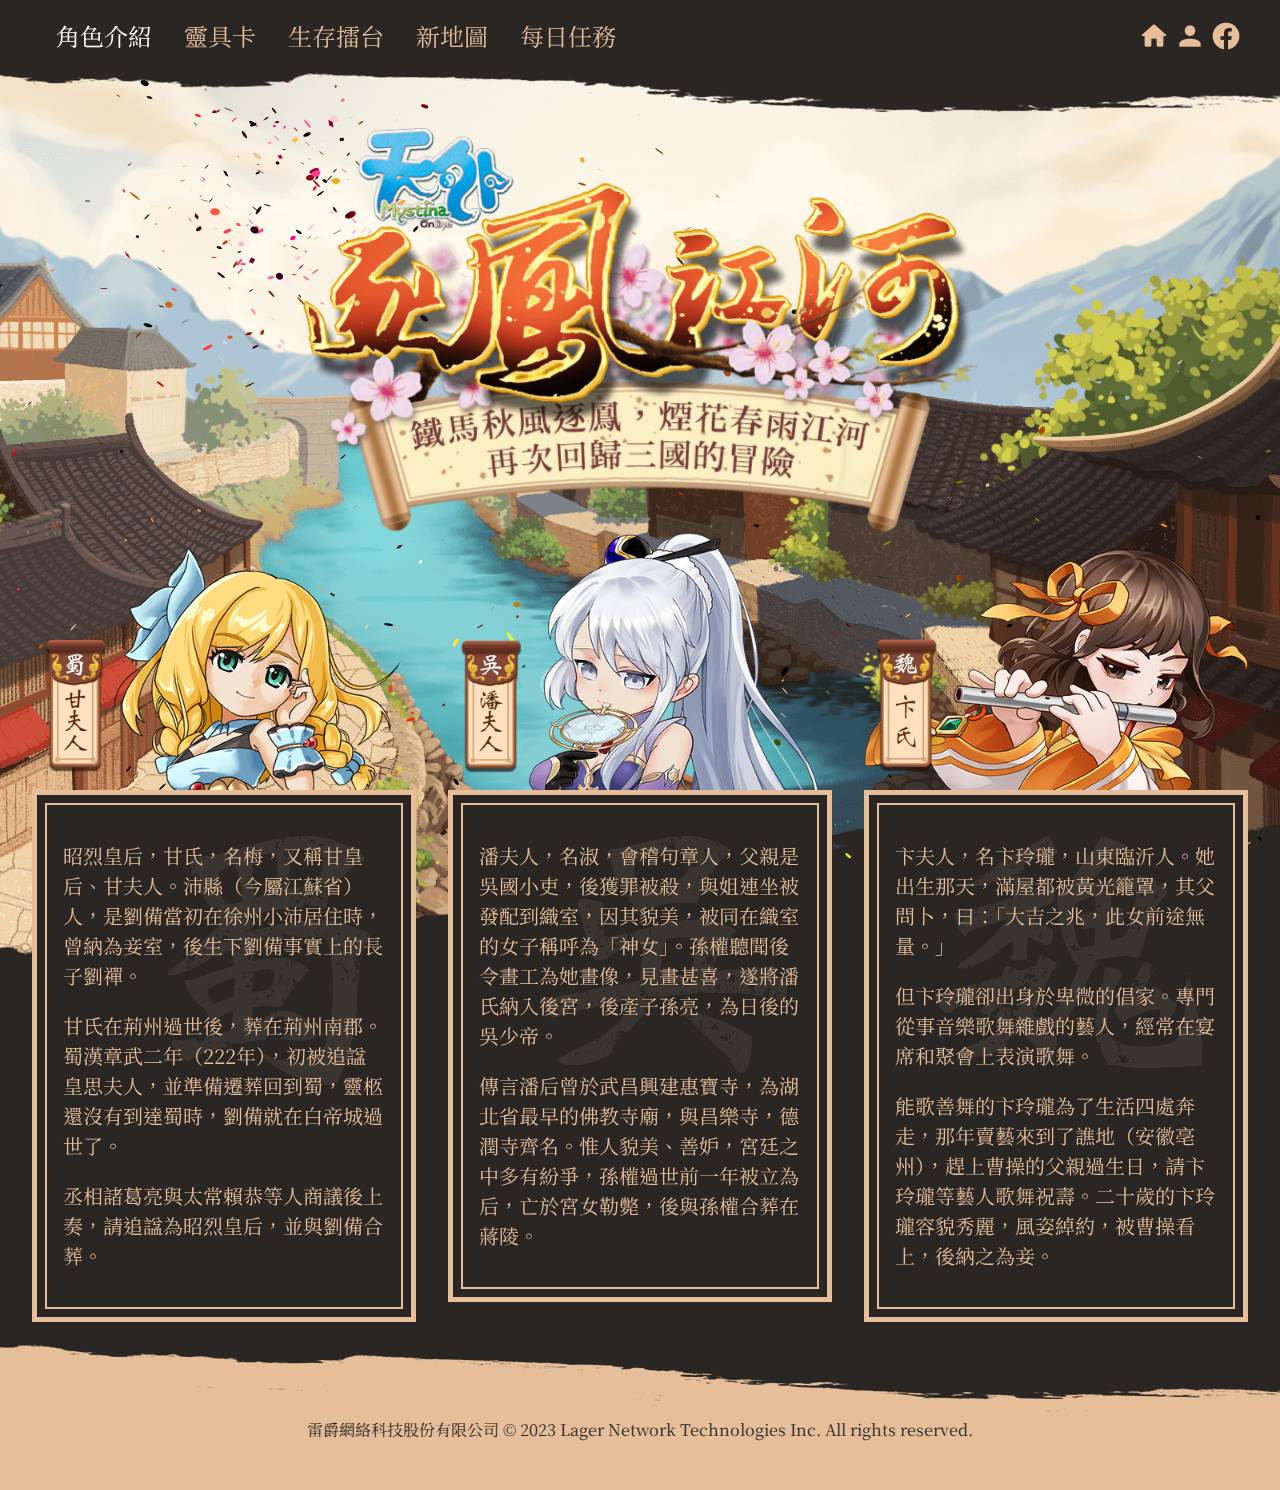
==== index.html @ 1def7931 "專案上Github" ====
<!DOCTYPE html>
<html lang="zh-TW">
<head>
  <meta charset="UTF-8">
  <meta name="viewport" content="width=device-width, initial-scale=1.0">
  <title>天外online：逐鳳江河</title>
  <meta name="keywords" content="天外online, 逐鳳江河, 天外, 天外官網">
  <meta name="description" content="《天外Online》是國產遊戲中具有相當悠久歷史的優質遊戲，其東方風味的俏皮造型以及可愛中帶點無厘頭的成分，至今仍受到不少玩家的喜愛。">
  <!-- FB 社群分享 -->
  <meta property="og:locale" content="zh_TW">
  <meta property="og:title" content="天外online：逐鳳江河">
  <meta property="og:type" content="website">
  <meta property="og:description" content="《天外Online》是國產遊戲中具有相當悠久歷史的優質遊戲，其東方風味的俏皮造型以及可愛中帶點無厘頭的成分，至今仍受到不少玩家的喜愛。">
  <meta property="og:url" content="https://mo.lager.com.tw/event/逐鳳江河的活動網址/">
  <meta property="og:image" content="圖檔改成絕對路徑/assets/images/fb-1200x640.jpg"><!--圖檔路徑需改成絕對路徑-->
  <meta property="og:site_name" content="天外online：逐鳳江河">
  <!-- FB 社群分享結束 -->
  <script src="assets/js/tsparticles.min.js"></script>
  <script src="assets/js/setting.js"></script>
  <link rel="stylesheet" href="assets/css/all.css">
</head>
<body>
  <div class="ossian">



    <!-- 置頂的導覽 Bar.......................................... -->
    <label for="menu-switch" class="switch-open"></label>
    <input type="checkbox" id="menu-switch">
    <div class="nav-bar">
      <nav class="nav-container">
        <label for="menu-switch" class="switch-close"></label>
        <ul class="nav">
          <li><a href="index.html" class="focus">角色介紹</a></li>
          <li><a href="event_2.html">靈具卡</a></li>
          <li><a href="event_3.html">生存擂台</a></li>
          <li><a href="event_4.html">新地圖</a></li>
          <li><a href="event_5.html">每日任務</a></li>
        </ul>
        <ul class="share-tool">
          <li class="icon-home"><a href="https://mo.lager.com.tw/default/index" target="_blank"></a></li>
          <li class="icon-member"><a href="https://member.lager.com.tw/index/register" target="_blank"></a></li>
          <li class="icon-facebook"><a href="https://www.facebook.com/profile.php?id=100063789796026" target="_blank"></a>
          </li>
        </ul>
      </nav>
    </div>
    <!-- 置頂的導覽 Bar 結束..................................... -->


    <!-- 三隻女力英雄的介紹....................................... -->
    <section class="event-1">
      <article>
        <figure class="game-logo pt-2"><img src="assets/images/game-logo.png" alt="天外：逐鳳江河"></figure>
        <div class="break"></div>
        <ul class="tips">
          <li>
            <figure><img src="assets/images/event-1-obj-1.png" alt="蜀：甘夫人"></figure>
            <dl class="content">
              <dd class="n1">
                <p>昭烈皇后，甘氏，名梅，又稱甘皇后、甘夫人。沛縣（今屬江蘇省）人，是劉備當初在徐州小沛居住時，曾納為妾室，後生下劉備事實上的長子劉禪。</p>
                <p>甘氏在荊州過世後，葬在荊州南郡。蜀漢章武二年（222年），初被追諡皇思夫人，並準備遷葬回到蜀，靈柩還沒有到達蜀時，劉備就在白帝城過世了。</p>
                <p>丞相諸葛亮與太常賴恭等人商議後上奏，請追諡為昭烈皇后，並與劉備合葬。</p>
              </dd>
            </dl>
          </li>
          <li>
            <figure><img src="assets/images/event-1-obj-2.png" alt="吳：潘夫人"></figure>
            <dl class="content">
              <dd class="n2">
                <p>潘夫人，名淑，會稽句章人，父親是吳國小吏，後獲罪被殺，與姐連坐被發配到織室，因其貌美，被同在織室的女子稱呼為「神女」。孫權聽聞後令畫工為她畫像，見畫甚喜，遂將潘氏納入後宮，後產子孫亮，為日後的吳少帝。</p>
                <p>傳言潘后曾於武昌興建惠寶寺，為湖北省最早的佛教寺廟，與昌樂寺，德潤寺齊名。惟人貌美、善妒，宮廷之中多有紛爭，孫權過世前一年被立為后，亡於宮女勒斃，後與孫權合葬在蔣陵。</p>
              </dd>
            </dl>
          </li>
          <li>
            <figure><img src="assets/images/event-1-obj-3.png" alt="魏：卞氏"></figure>
            <dl class="content">
              <dd class="n3">
                <p>卞夫人，名卞玲瓏，山東臨沂人。她出生那天，滿屋都被黃光籠罩，其父問卜，曰：「大吉之兆，此女前途無量。」</p>
                <p>但卞玲瓏卻出身於卑微的倡家。專門從事音樂歌舞雜戲的藝人，經常在宴席和聚會上表演歌舞。</p>
                <p>能歌善舞的卞玲瓏為了生活四處奔走，那年賣藝來到了譙地（安徽亳州），趕上曹操的父親過生日，請卞玲瓏等藝人歌舞祝壽。二十歲的卞玲瓏容貌秀麗，風姿綽約，被曹操看上，後納之為妾。</p>
              </dd>
            </dl>
          </li>
        </ul>
      </article>
    </section>
    <!-- 三隻女力英雄的介紹結束................................... -->


    <!-- 版權聲明................................................ -->
    <footer>
      雷爵網絡科技股份有限公司 <span>&copy; 2023 Lager Network Technologies Inc.</span> All rights reserved.
    </footer>



  </div><!--.ossian end-->



</body>
</html>
---- assets/css/all.css ----
@charset "UTF-8";
/*! normalize.css v8.0.1 | MIT License | github.com/necolas/normalize.css */
/* Document
   ========================================================================== */
/**
 * 1. Correct the line height in all browsers.
 * 2. Prevent adjustments of font size after orientation changes in iOS.
 */
@import url("https://fonts.googleapis.com/css2?family=Noto+Serif+TC:wght@400;700&display=swap");
html {
  line-height: 1.15; /* 1 */
  -webkit-text-size-adjust: 100%; /* 2 */
}

/* Sections
   ========================================================================== */
/**
 * Remove the margin in all browsers.
 */
body {
  margin: 0;
}

/**
 * Render the `main` element consistently in IE.
 */
main {
  display: block;
}

/**
 * Correct the font size and margin on `h1` elements within `section` and
 * `article` contexts in Chrome, Firefox, and Safari.
 */
h1 {
  font-size: 2em;
  margin: 0.67em 0;
}

/* Grouping content
   ========================================================================== */
/**
 * 1. Add the correct box sizing in Firefox.
 * 2. Show the overflow in Edge and IE.
 */
hr {
  -webkit-box-sizing: content-box;
          box-sizing: content-box; /* 1 */
  height: 0; /* 1 */
  overflow: visible; /* 2 */
}

/**
 * 1. Correct the inheritance and scaling of font size in all browsers.
 * 2. Correct the odd `em` font sizing in all browsers.
 */
pre {
  font-family: monospace, monospace; /* 1 */
  font-size: 1em; /* 2 */
}

/* Text-level semantics
   ========================================================================== */
/**
 * Remove the gray background on active links in IE 10.
 */
a {
  background-color: transparent;
}

/**
 * 1. Remove the bottom border in Chrome 57-
 * 2. Add the correct text decoration in Chrome, Edge, IE, Opera, and Safari.
 */
abbr[title] {
  border-bottom: none; /* 1 */
  text-decoration: underline; /* 2 */
  -webkit-text-decoration: underline dotted;
          text-decoration: underline dotted; /* 2 */
}

/**
 * Add the correct font weight in Chrome, Edge, and Safari.
 */
b,
strong {
  font-weight: bolder;
}

/**
 * 1. Correct the inheritance and scaling of font size in all browsers.
 * 2. Correct the odd `em` font sizing in all browsers.
 */
code,
kbd,
samp {
  font-family: monospace, monospace; /* 1 */
  font-size: 1em; /* 2 */
}

/**
 * Add the correct font size in all browsers.
 */
small {
  font-size: 80%;
}

/**
 * Prevent `sub` and `sup` elements from affecting the line height in
 * all browsers.
 */
sub,
sup {
  font-size: 75%;
  line-height: 0;
  position: relative;
  vertical-align: baseline;
}

sub {
  bottom: -0.25em;
}

sup {
  top: -0.5em;
}

/* Embedded content
   ========================================================================== */
/**
 * Remove the border on images inside links in IE 10.
 */
img {
  border-style: none;
}

/* Forms
   ========================================================================== */
/**
 * 1. Change the font styles in all browsers.
 * 2. Remove the margin in Firefox and Safari.
 */
button,
input,
optgroup,
select,
textarea {
  font-family: inherit; /* 1 */
  font-size: 100%; /* 1 */
  line-height: 1.15; /* 1 */
  margin: 0; /* 2 */
}

/**
 * Show the overflow in IE.
 * 1. Show the overflow in Edge.
 */
button,
input { /* 1 */
  overflow: visible;
}

/**
 * Remove the inheritance of text transform in Edge, Firefox, and IE.
 * 1. Remove the inheritance of text transform in Firefox.
 */
button,
select { /* 1 */
  text-transform: none;
}

/**
 * Correct the inability to style clickable types in iOS and Safari.
 */
button,
[type=button],
[type=reset],
[type=submit] {
  -webkit-appearance: button;
}

/**
 * Remove the inner border and padding in Firefox.
 */
button::-moz-focus-inner,
[type=button]::-moz-focus-inner,
[type=reset]::-moz-focus-inner,
[type=submit]::-moz-focus-inner {
  border-style: none;
  padding: 0;
}

/**
 * Restore the focus styles unset by the previous rule.
 */
button:-moz-focusring,
[type=button]:-moz-focusring,
[type=reset]:-moz-focusring,
[type=submit]:-moz-focusring {
  outline: 1px dotted ButtonText;
}

/**
 * Correct the padding in Firefox.
 */
fieldset {
  padding: 0.35em 0.75em 0.625em;
}

/**
 * 1. Correct the text wrapping in Edge and IE.
 * 2. Correct the color inheritance from `fieldset` elements in IE.
 * 3. Remove the padding so developers are not caught out when they zero out
 *    `fieldset` elements in all browsers.
 */
legend {
  -webkit-box-sizing: border-box;
          box-sizing: border-box; /* 1 */
  color: inherit; /* 2 */
  display: table; /* 1 */
  max-width: 100%; /* 1 */
  padding: 0; /* 3 */
  white-space: normal; /* 1 */
}

/**
 * Add the correct vertical alignment in Chrome, Firefox, and Opera.
 */
progress {
  vertical-align: baseline;
}

/**
 * Remove the default vertical scrollbar in IE 10+.
 */
textarea {
  overflow: auto;
}

/**
 * 1. Add the correct box sizing in IE 10.
 * 2. Remove the padding in IE 10.
 */
[type=checkbox],
[type=radio] {
  -webkit-box-sizing: border-box;
          box-sizing: border-box; /* 1 */
  padding: 0; /* 2 */
}

/**
 * Correct the cursor style of increment and decrement buttons in Chrome.
 */
[type=number]::-webkit-inner-spin-button,
[type=number]::-webkit-outer-spin-button {
  height: auto;
}

/**
 * 1. Correct the odd appearance in Chrome and Safari.
 * 2. Correct the outline style in Safari.
 */
[type=search] {
  -webkit-appearance: textfield; /* 1 */
  outline-offset: -2px; /* 2 */
}

/**
 * Remove the inner padding in Chrome and Safari on macOS.
 */
[type=search]::-webkit-search-decoration {
  -webkit-appearance: none;
}

/**
 * 1. Correct the inability to style clickable types in iOS and Safari.
 * 2. Change font properties to `inherit` in Safari.
 */
::-webkit-file-upload-button {
  -webkit-appearance: button; /* 1 */
  font: inherit; /* 2 */
}

/* Interactive
   ========================================================================== */
/*
 * Add the correct display in Edge, IE 10+, and Firefox.
 */
details {
  display: block;
}

/*
 * Add the correct display in all browsers.
 */
summary {
  display: list-item;
}

/* Misc
   ========================================================================== */
/**
 * Add the correct display in IE 10+.
 */
template {
  display: none;
}

/**
 * Add the correct display in IE 10.
 */
[hidden] {
  display: none;
}

.w-1,
.w1 {
  width: 10%;
}

.w-2,
.w2 {
  width: 20%;
}

.w-3,
.w3 {
  width: 30%;
}

.w-4,
.w4 {
  width: 40%;
}

.w-5,
.w5 {
  width: 50%;
}

.w-6,
.w6 {
  width: 60%;
}

.w-7,
.w7 {
  width: 70%;
}

.w-8,
.w8 {
  width: 80%;
}

.w-9,
.w9 {
  width: 90%;
}

.w-10,
.w10 {
  width: 100%;
}

a.btn,
button.btn,
[type=submit].btn,
[type=reset].btn,
[type=image].btn {
  display: inline-block;
  padding: 0.25em 0.5em;
  line-height: 1.15;
  font-size: 1rem;
  text-align: center;
  text-decoration: none;
  -webkit-appearance: none;
     -moz-appearance: none;
          appearance: none;
  outline: none;
  border: 1px solid #ccc;
  border-radius: 5px;
  cursor: pointer;
}
a.btn.gray-solid,
button.btn.gray-solid,
[type=submit].btn.gray-solid,
[type=reset].btn.gray-solid,
[type=image].btn.gray-solid {
  color: inherit;
  border-color: #f1f1f1;
  background-color: #f1f1f1;
  -webkit-transition: color 0.3s ease-out, border 0.3s ease-out, background-color 0.3s ease-out;
  transition: color 0.3s ease-out, border 0.3s ease-out, background-color 0.3s ease-out;
}
a.btn.gray-solid:hover,
button.btn.gray-solid:hover,
[type=submit].btn.gray-solid:hover,
[type=reset].btn.gray-solid:hover,
[type=image].btn.gray-solid:hover {
  color: inherit;
  border-color: #f1f1f1;
  background-color: #b3b3b3;
}
a.btn.gray-line,
button.btn.gray-line,
[type=submit].btn.gray-line,
[type=reset].btn.gray-line,
[type=image].btn.gray-line {
  color: inherit;
  border-color: #b3b3b3;
  background-color: transparent;
  -webkit-transition: color 0.3s ease-out, border 0.3s ease-out, background-color 0.3s ease-out;
  transition: color 0.3s ease-out, border 0.3s ease-out, background-color 0.3s ease-out;
}
a.btn.gray-line:hover,
button.btn.gray-line:hover,
[type=submit].btn.gray-line:hover,
[type=reset].btn.gray-line:hover,
[type=image].btn.gray-line:hover {
  color: inherit;
  border-color: #b3b3b3;
  background-color: #f1f1f1;
}
a.btn.blue-solid,
button.btn.blue-solid,
[type=submit].btn.blue-solid,
[type=reset].btn.blue-solid,
[type=image].btn.blue-solid {
  color: white;
  border-color: #3bb6fd;
  background-color: #3bb6fd;
  -webkit-transition: color 0.3s ease-out, border 0.3s ease-out, background-color 0.3s ease-out;
  transition: color 0.3s ease-out, border 0.3s ease-out, background-color 0.3s ease-out;
}
a.btn.blue-solid:hover,
button.btn.blue-solid:hover,
[type=submit].btn.blue-solid:hover,
[type=reset].btn.blue-solid:hover,
[type=image].btn.blue-solid:hover {
  color: white;
  border-color: #3bb6fd;
  background-color: #1ca9fb;
}
a.btn.blue-line,
button.btn.blue-line,
[type=submit].btn.blue-line,
[type=reset].btn.blue-line,
[type=image].btn.blue-line {
  color: #3bb6fd;
  border-color: #3bb6fd;
  background-color: white;
  -webkit-transition: color 0.3s ease-out, border 0.3s ease-out, background-color 0.3s ease-out;
  transition: color 0.3s ease-out, border 0.3s ease-out, background-color 0.3s ease-out;
}
a.btn.blue-line:hover,
button.btn.blue-line:hover,
[type=submit].btn.blue-line:hover,
[type=reset].btn.blue-line:hover,
[type=image].btn.blue-line:hover {
  color: #3bb6fd;
  border-color: #3bb6fd;
  background-color: #e5f4ff;
}
a.btn.red-solid,
button.btn.red-solid,
[type=submit].btn.red-solid,
[type=reset].btn.red-solid,
[type=image].btn.red-solid {
  color: white;
  border-color: #ff4063;
  background-color: #ff4063;
  -webkit-transition: color 0.3s ease-out, border 0.3s ease-out, background-color 0.3s ease-out;
  transition: color 0.3s ease-out, border 0.3s ease-out, background-color 0.3s ease-out;
}
a.btn.red-solid:hover,
button.btn.red-solid:hover,
[type=submit].btn.red-solid:hover,
[type=reset].btn.red-solid:hover,
[type=image].btn.red-solid:hover {
  color: white;
  border-color: #ff4063;
  background-color: #eb3b5a;
}
a.btn.red-line,
button.btn.red-line,
[type=submit].btn.red-line,
[type=reset].btn.red-line,
[type=image].btn.red-line {
  color: #ff4063;
  border-color: #ff4063;
  background-color: white;
  -webkit-transition: color 0.3s ease-out, border 0.3s ease-out, background-color 0.3s ease-out;
  transition: color 0.3s ease-out, border 0.3s ease-out, background-color 0.3s ease-out;
}
a.btn.red-line:hover,
button.btn.red-line:hover,
[type=submit].btn.red-line:hover,
[type=reset].btn.red-line:hover,
[type=image].btn.red-line:hover {
  color: #ff4063;
  border-color: #ff4063;
  background-color: #ffe5e5;
}
a.btn.orange-solid,
button.btn.orange-solid,
[type=submit].btn.orange-solid,
[type=reset].btn.orange-solid,
[type=image].btn.orange-solid {
  color: white;
  border-color: #ff9340;
  background-color: #ff9340;
  -webkit-transition: color 0.3s ease-out, border 0.3s ease-out, background-color 0.3s ease-out;
  transition: color 0.3s ease-out, border 0.3s ease-out, background-color 0.3s ease-out;
}
a.btn.orange-solid:hover,
button.btn.orange-solid:hover,
[type=submit].btn.orange-solid:hover,
[type=reset].btn.orange-solid:hover,
[type=image].btn.orange-solid:hover {
  color: white;
  border-color: #ff9340;
  background-color: #eb863b;
}
a.btn.orange-line,
button.btn.orange-line,
[type=submit].btn.orange-line,
[type=reset].btn.orange-line,
[type=image].btn.orange-line {
  color: #ff9340;
  border-color: #ff9340;
  background-color: white;
  -webkit-transition: color 0.3s ease-out, border 0.3s ease-out, background-color 0.3s ease-out;
  transition: color 0.3s ease-out, border 0.3s ease-out, background-color 0.3s ease-out;
}
a.btn.orange-line:hover,
button.btn.orange-line:hover,
[type=submit].btn.orange-line:hover,
[type=reset].btn.orange-line:hover,
[type=image].btn.orange-line:hover {
  color: #ff9340;
  border-color: #ff9340;
  background-color: #fff2e5;
}
a.btn.yellow-solid,
button.btn.yellow-solid,
[type=submit].btn.yellow-solid,
[type=reset].btn.yellow-solid,
[type=image].btn.yellow-solid {
  color: white;
  border-color: #ffcc40;
  background-color: #ffcc40;
  -webkit-transition: color 0.3s ease-out, border 0.3s ease-out, background-color 0.3s ease-out;
  transition: color 0.3s ease-out, border 0.3s ease-out, background-color 0.3s ease-out;
}
a.btn.yellow-solid:hover,
button.btn.yellow-solid:hover,
[type=submit].btn.yellow-solid:hover,
[type=reset].btn.yellow-solid:hover,
[type=image].btn.yellow-solid:hover {
  color: white;
  border-color: #ffcc40;
  background-color: #ebbb3b;
}
a.btn.yellow-line,
button.btn.yellow-line,
[type=submit].btn.yellow-line,
[type=reset].btn.yellow-line,
[type=image].btn.yellow-line {
  color: #ffcc40;
  border-color: #ffcc40;
  background-color: white;
  -webkit-transition: color 0.3s ease-out, border 0.3s ease-out, background-color 0.3s ease-out;
  transition: color 0.3s ease-out, border 0.3s ease-out, background-color 0.3s ease-out;
}
a.btn.yellow-line:hover,
button.btn.yellow-line:hover,
[type=submit].btn.yellow-line:hover,
[type=reset].btn.yellow-line:hover,
[type=image].btn.yellow-line:hover {
  color: #ffcc40;
  border-color: #ffcc40;
  background-color: #fff9e5;
}
a.btn.green-solid,
button.btn.green-solid,
[type=submit].btn.green-solid,
[type=reset].btn.green-solid,
[type=image].btn.green-solid {
  color: white;
  border-color: #40ff86;
  background-color: #40ff86;
  -webkit-transition: color 0.3s ease-out, border 0.3s ease-out, background-color 0.3s ease-out;
  transition: color 0.3s ease-out, border 0.3s ease-out, background-color 0.3s ease-out;
}
a.btn.green-solid:hover,
button.btn.green-solid:hover,
[type=submit].btn.green-solid:hover,
[type=reset].btn.green-solid:hover,
[type=image].btn.green-solid:hover {
  color: white;
  border-color: #40ff86;
  background-color: #3beb7d;
}
a.btn.green-line,
button.btn.green-line,
[type=submit].btn.green-line,
[type=reset].btn.green-line,
[type=image].btn.green-line {
  color: #3beb7d;
  border-color: #40ff86;
  background-color: white;
  -webkit-transition: color 0.3s ease-out, border 0.3s ease-out, background-color 0.3s ease-out;
  transition: color 0.3s ease-out, border 0.3s ease-out, background-color 0.3s ease-out;
}
a.btn.green-line:hover,
button.btn.green-line:hover,
[type=submit].btn.green-line:hover,
[type=reset].btn.green-line:hover,
[type=image].btn.green-line:hover {
  color: #3beb7d;
  border-color: #40ff86;
  background-color: #e5fff2;
}
a.btn.purple-solid,
button.btn.purple-solid,
[type=submit].btn.purple-solid,
[type=reset].btn.purple-solid,
[type=image].btn.purple-solid {
  color: white;
  border-color: #a640ff;
  background-color: #a640ff;
  -webkit-transition: color 0.3s ease-out, border 0.3s ease-out, background-color 0.3s ease-out;
  transition: color 0.3s ease-out, border 0.3s ease-out, background-color 0.3s ease-out;
}
a.btn.purple-solid:hover,
button.btn.purple-solid:hover,
[type=submit].btn.purple-solid:hover,
[type=reset].btn.purple-solid:hover,
[type=image].btn.purple-solid:hover {
  color: white;
  border-color: #a640ff;
  background-color: #9a3beb;
}
a.btn.purple-line,
button.btn.purple-line,
[type=submit].btn.purple-line,
[type=reset].btn.purple-line,
[type=image].btn.purple-line {
  color: #a640ff;
  border-color: #a640ff;
  background-color: white;
  -webkit-transition: color 0.3s ease-out, border 0.3s ease-out, background-color 0.3s ease-out;
  transition: color 0.3s ease-out, border 0.3s ease-out, background-color 0.3s ease-out;
}
a.btn.purple-line:hover,
button.btn.purple-line:hover,
[type=submit].btn.purple-line:hover,
[type=reset].btn.purple-line:hover,
[type=image].btn.purple-line:hover {
  color: #a640ff;
  border-color: #a640ff;
  background-color: #f9e5ff;
}
a.btn.pink-solid,
button.btn.pink-solid,
[type=submit].btn.pink-solid,
[type=reset].btn.pink-solid,
[type=image].btn.pink-solid {
  color: white;
  border-color: #ef40ff;
  background-color: #ef40ff;
  -webkit-transition: color 0.3s ease-out, border 0.3s ease-out, background-color 0.3s ease-out;
  transition: color 0.3s ease-out, border 0.3s ease-out, background-color 0.3s ease-out;
}
a.btn.pink-solid:hover,
button.btn.pink-solid:hover,
[type=submit].btn.pink-solid:hover,
[type=reset].btn.pink-solid:hover,
[type=image].btn.pink-solid:hover {
  color: white;
  border-color: #ef40ff;
  background-color: #dc3beb;
}
a.btn.pink-line,
button.btn.pink-line,
[type=submit].btn.pink-line,
[type=reset].btn.pink-line,
[type=image].btn.pink-line {
  color: #ef40ff;
  border-color: #ef40ff;
  background-color: white;
  -webkit-transition: color 0.3s ease-out, border 0.3s ease-out, background-color 0.3s ease-out;
  transition: color 0.3s ease-out, border 0.3s ease-out, background-color 0.3s ease-out;
}
a.btn.pink-line:hover,
button.btn.pink-line:hover,
[type=submit].btn.pink-line:hover,
[type=reset].btn.pink-line:hover,
[type=image].btn.pink-line:hover {
  color: #ef40ff;
  border-color: #ef40ff;
  background-color: #ffe5ff;
}

/* 清除浮動 */
.clearfix {
  *zoom: 1; /*For IE 6&7 only*/
}
.clearfix::before, .clearfix::after {
  content: "";
  display: table;
}
.clearfix:after {
  clear: both;
}

label.custom-search {
  position: relative;
}
label.custom-search [type=text],
label.custom-search [type=search] {
  padding-right: 1.5em;
  width: 100%;
  -webkit-transition: width 0.5s ease-out, background-color 0.3s ease-out;
  transition: width 0.5s ease-out, background-color 0.3s ease-out;
}
label.custom-search [type=text] + button,
label.custom-search [type=search] + button {
  position: absolute;
  top: 0;
  right: 0;
  width: 2.25em;
  height: 100%;
  background-color: transparent;
  background-image: url(../images/ui/search.svg);
  background-position: 12px center;
  background-repeat: no-repeat;
  background-size: 35%;
  border: initial;
  outline: initial;
  -webkit-appearance: none;
     -moz-appearance: none;
          appearance: none;
  cursor: pointer;
}

/*
  自訂義 input 輸入框
  $font-color-1, $bg-color-1, $border-color-1,
  $font-color-2, $bg-color-2, $border-color-2,
  $padding, $border-radius
*/
[type=search],
[type=text],
[type=password],
[type=email],
[type=number],
[type=tel],
[type=url],
[type=date],
[type=datetime],
[type=datetime-local],
[type=month],
[type=time],
[type=week] {
  display: inline-block;
  -webkit-box-sizing: border-box;
          box-sizing: border-box;
  padding: 0.25em 0.5em;
  color: #b3b3b3;
  background-color: #f1f1f1;
  border: 1px solid #f1f1f1;
  border-radius: 5px;
  -webkit-transition: color 0.3s ease-out, background-color 0.3s ease-out, border-color 0.3s ease-out;
  transition: color 0.3s ease-out, background-color 0.3s ease-out, border-color 0.3s ease-out;
}
[type=search]:focus,
[type=text]:focus,
[type=password]:focus,
[type=email]:focus,
[type=number]:focus,
[type=tel]:focus,
[type=url]:focus,
[type=date]:focus,
[type=datetime]:focus,
[type=datetime-local]:focus,
[type=month]:focus,
[type=time]:focus,
[type=week]:focus {
  color: #e6bf9a;
  background-color: white;
  border: 1px solid #ccc;
}
[type=search]::-webkit-input-placeholder, [type=text]::-webkit-input-placeholder, [type=password]::-webkit-input-placeholder, [type=email]::-webkit-input-placeholder, [type=number]::-webkit-input-placeholder, [type=tel]::-webkit-input-placeholder, [type=url]::-webkit-input-placeholder, [type=date]::-webkit-input-placeholder, [type=datetime]::-webkit-input-placeholder, [type=datetime-local]::-webkit-input-placeholder, [type=month]::-webkit-input-placeholder, [type=time]::-webkit-input-placeholder, [type=week]::-webkit-input-placeholder {
  color: #b3b3b3;
}
[type=search]::-moz-placeholder, [type=text]::-moz-placeholder, [type=password]::-moz-placeholder, [type=email]::-moz-placeholder, [type=number]::-moz-placeholder, [type=tel]::-moz-placeholder, [type=url]::-moz-placeholder, [type=date]::-moz-placeholder, [type=datetime]::-moz-placeholder, [type=datetime-local]::-moz-placeholder, [type=month]::-moz-placeholder, [type=time]::-moz-placeholder, [type=week]::-moz-placeholder {
  color: #b3b3b3;
}
[type=search]:-ms-input-placeholder, [type=text]:-ms-input-placeholder, [type=password]:-ms-input-placeholder, [type=email]:-ms-input-placeholder, [type=number]:-ms-input-placeholder, [type=tel]:-ms-input-placeholder, [type=url]:-ms-input-placeholder, [type=date]:-ms-input-placeholder, [type=datetime]:-ms-input-placeholder, [type=datetime-local]:-ms-input-placeholder, [type=month]:-ms-input-placeholder, [type=time]:-ms-input-placeholder, [type=week]:-ms-input-placeholder {
  color: #b3b3b3;
}
[type=search]::-ms-input-placeholder, [type=text]::-ms-input-placeholder, [type=password]::-ms-input-placeholder, [type=email]::-ms-input-placeholder, [type=number]::-ms-input-placeholder, [type=tel]::-ms-input-placeholder, [type=url]::-ms-input-placeholder, [type=date]::-ms-input-placeholder, [type=datetime]::-ms-input-placeholder, [type=datetime-local]::-ms-input-placeholder, [type=month]::-ms-input-placeholder, [type=time]::-ms-input-placeholder, [type=week]::-ms-input-placeholder {
  color: #b3b3b3;
}
[type=search]::placeholder,
[type=text]::placeholder,
[type=password]::placeholder,
[type=email]::placeholder,
[type=number]::placeholder,
[type=tel]::placeholder,
[type=url]::placeholder,
[type=date]::placeholder,
[type=datetime]::placeholder,
[type=datetime-local]::placeholder,
[type=month]::placeholder,
[type=time]::placeholder,
[type=week]::placeholder {
  color: #b3b3b3;
}

form input {
  margin-bottom: 0.25em;
}

label.custom-select {
  position: relative;
  display: inline-block;
  width: 100%;
}
label.custom-select select {
  margin: 0;
  padding: 0.25em 0.5em;
  -webkit-box-sizing: border-box;
          box-sizing: border-box;
  width: 100%;
  height: 100%;
  color: #1a1a1a;
  line-height: 1.15;
  background-color: #f1f1f1;
  border: 1px solid #f1f1f1;
  border-radius: 0.35em;
  -webkit-transition: background-color 0.5s ease-out, border-color 0.5s ease-out, color 0.5s ease-out;
  transition: background-color 0.5s ease-out, border-color 0.5s ease-out, color 0.5s ease-out;
}
label.custom-select select:focus {
  color: black;
  background-color: white;
  border: 1px solid #ccc;
}

/*
  自訂義 switch 開關
  $dot-color-1, $bg-color-1, $border-color-1, $border-width-1,
  $dot-color-2, $bg-color-2, $border-color-2, $border-width-2
*/
.custom-switch {
  position: relative;
  display: inline-block;
  vertical-align: middle;
  cursor: pointer;
}
.custom-switch [type=checkbox],
.custom-switch [type=radio] {
  position: absolute;
  top: 0;
  left: 0;
  width: 0;
  height: 0;
  visibility: hidden;
}
.custom-switch [type=checkbox]:checked + .custom-style,
.custom-switch [type=radio]:checked + .custom-style {
  background-color: #ccc;
}
.custom-switch [type=checkbox]:checked + .custom-style:before,
.custom-switch [type=radio]:checked + .custom-style:before {
  left: 1em;
  background-color: #3beb7d;
}
.custom-switch .custom-style {
  display: inline-block;
  position: relative;
  width: 2em;
  height: 1em;
  background-color: #f1f1f1;
  border-radius: 1em;
  -webkit-transition: background-color 0.3s ease-out, border 0.3s ease-out;
  transition: background-color 0.3s ease-out, border 0.3s ease-out;
}
.custom-switch .custom-style:before {
  content: "";
  display: block;
  position: absolute;
  top: 0;
  left: 0;
  width: 1em;
  height: 1em;
  background-color: #1a1a1a;
  border-radius: 50%;
  -webkit-transition: left 0.3s ease-out, background-color 0.3s ease-out;
  transition: left 0.3s ease-out, background-color 0.3s ease-out;
}
.custom-switch .custom-style.line {
  height: 0.4em;
}
.custom-switch .custom-style.line:before {
  top: -0.3em;
  left: 0;
}

.nav-bar {
  overflow: hidden;
  position: fixed;
  top: 0;
  width: 100%;
  height: 124px;
  background-image: url(../images/menu-bg.png);
  background-repeat: no-repeat;
  background-position: top center;
  z-index: 10;
}
.nav-bar .nav-container {
  position: relative;
  padding-left: 1em;
  padding-right: 1em;
  display: -webkit-box;
  display: -ms-flexbox;
  display: flex;
  -webkit-box-align: center;
      -ms-flex-align: center;
          align-items: center;
  margin: 0 auto;
  max-width: 1200px;
}

ul.nav {
  display: -webkit-box;
  display: -ms-flexbox;
  display: flex;
  -ms-flex-wrap: nowrap;
      flex-wrap: nowrap;
  margin: 0;
  padding: 0;
  list-style: none;
}
ul.nav li {
  margin-right: 2em;
}
ul.nav li:nth-last-child(1) {
  margin-right: unset;
}
ul.nav li a {
  display: -webkit-box;
  display: -ms-flexbox;
  display: flex;
  -webkit-box-pack: center;
      -ms-flex-pack: center;
          justify-content: center;
  -webkit-box-align: center;
      -ms-flex-align: center;
          align-items: center;
  padding: 0.75em 0;
  font-size: 1.5em;
  color: #e6bf9a;
  text-decoration: none;
  -webkit-transition: color 0.3s ease;
  transition: color 0.3s ease;
}
ul.nav li a:hover, ul.nav li a.focus {
  color: white;
}

ul.share-tool {
  position: absolute;
  right: 0;
  display: -webkit-box;
  display: -ms-flexbox;
  display: flex;
  gap: 0.5em;
  margin: 0;
  padding: 0;
  list-style: none;
}
ul.share-tool li {
  width: 28px;
  height: 28px;
}
ul.share-tool li a {
  display: block;
  width: 100%;
  height: 100%;
  background-repeat: no-repeat;
  background-position: center;
  background-size: contain;
  border: 1px solid transparent;
}
ul.share-tool li.icon-home {
  background-image: url(../images/icon-home.png);
}
ul.share-tool li.icon-member {
  background-image: url(../images/icon-member.png);
}
ul.share-tool li.icon-facebook {
  background-image: url(../images/icon-facebook.png);
}

label.switch-open {
  display: -webkit-box;
  display: -ms-flexbox;
  display: flex;
  -webkit-box-pack: center;
      -ms-flex-pack: center;
          justify-content: center;
  -webkit-box-align: center;
      -ms-flex-align: center;
          align-items: center;
  overflow: hidden;
  position: fixed;
  top: 1em;
  right: 1em;
  width: 50px;
  height: 50px;
  border-radius: 50%;
  background-color: white;
  background-image: url(../../assets/images/menu.png);
  background-repeat: no-repeat;
  background-position: center;
  z-index: 10;
  cursor: pointer;
}
label.switch-open + input[type=checkbox] {
  position: absolute;
  top: 0;
  left: 0;
  width: 0;
  height: 0;
  visibility: hidden;
}

@media only screen and (min-width: 700px) {
  label.switch-open {
    display: none;
  }
  label.switch-close {
    display: none;
  }
}
@media only screen and (max-width: 699px) and (min-width: 0) {
  label.switch-open + input[type=checkbox]:checked ~ .nav-bar {
    overflow: hidden;
    position: fixed;
    width: 300px;
    height: 100vh;
  }
  label.switch-close {
    display: -webkit-box;
    display: -ms-flexbox;
    display: flex;
    -webkit-box-pack: center;
        -ms-flex-pack: center;
            justify-content: center;
    -webkit-box-align: center;
        -ms-flex-align: center;
            align-items: center;
    margin: 0 auto 2em;
    width: 50px;
    height: 50px;
    background-color: #FF9900;
    background-image: url(../images/close.png);
    background-repeat: no-repeat;
    background-position: center;
    border-radius: 50%;
    cursor: pointer;
  }
  .nav-bar {
    overflow: hidden;
    position: fixed;
    right: 0;
    display: -webkit-box;
    display: -ms-flexbox;
    display: flex;
    -webkit-box-pack: center;
        -ms-flex-pack: center;
            justify-content: center;
    -webkit-box-align: center;
        -ms-flex-align: center;
            align-items: center;
    width: 0;
    height: 100vh;
    background-image: unset;
    background-repeat: unset;
    background-position: unset;
    background-color: #2a2623;
    -webkit-transition: width 0.3s ease;
    transition: width 0.3s ease;
  }
  .nav-bar .nav-container {
    display: unset;
    -webkit-box-align: unset;
        -ms-flex-align: unset;
            align-items: unset;
  }
  ul.nav {
    display: -webkit-box;
    display: -ms-flexbox;
    display: flex;
    -ms-flex-wrap: wrap;
        flex-wrap: wrap;
  }
  ul.nav li {
    margin-right: unset;
    width: 100%;
  }
  ul.nav li a {
    padding: 0 0 0.75em 0;
  }
  ul.share-tool {
    position: unset;
    right: unset;
    margin: 0 auto;
    padding-top: 2em;
    -webkit-box-pack: center;
        -ms-flex-pack: center;
            justify-content: center;
  }
}
ul.pokers {
  display: -webkit-box;
  display: -ms-flexbox;
  display: flex;
  -ms-flex-wrap: wrap;
      flex-wrap: wrap;
  -webkit-box-align: center;
      -ms-flex-align: center;
          align-items: center;
  gap: 1.5em;
  -webkit-box-pack: center;
      -ms-flex-pack: center;
          justify-content: center;
  margin: 0 auto;
  padding: 0;
  height: 100%;
  list-style: none;
}
ul.pokers li.poker {
  width: 260px;
}
ul.pokers li.poker label {
  display: block;
  position: relative;
  margin: 0 auto;
  width: 260px;
  height: 260px;
  -webkit-perspective: 500px;
          perspective: 500px;
  cursor: pointer;
}
ul.pokers li.poker label input[type=radio] {
  position: absolute;
  top: 0;
  left: 0;
  width: 0;
  height: 0;
  visibility: hidden;
}
ul.pokers li.poker label input[type=radio]:checked + .flip {
  -webkit-transform: rotateY(180deg);
          transform: rotateY(180deg);
  -webkit-transition: -webkit-transform 0.5s ease-in-out;
  transition: -webkit-transform 0.5s ease-in-out;
  transition: transform 0.5s ease-in-out;
  transition: transform 0.5s ease-in-out, -webkit-transform 0.5s ease-in-out;
}
ul.pokers li.poker label .flip {
  position: absolute;
  width: 100%;
  height: 100%;
  -webkit-transform-style: preserve-3d;
          transform-style: preserve-3d;
  -webkit-transition: -webkit-transform 1s;
  transition: -webkit-transform 1s;
  transition: transform 1s;
  transition: transform 1s, -webkit-transform 1s;
}
ul.pokers li.poker label .flip .front,
ul.pokers li.poker label .flip .back {
  position: absolute;
  height: 100%;
  width: 100%;
  border-radius: 1em;
  -webkit-backface-visibility: hidden;
          backface-visibility: hidden;
}
ul.pokers li.poker label .flip .front {
  background-repeat: no-repeat;
  background-position: center;
}
ul.pokers li.poker label .flip .back {
  background-image: url(../images/cards/back.png);
  background-repeat: no-repeat;
  background-position: center;
  -webkit-transform: rotateY(180deg);
          transform: rotateY(180deg);
}

.tabs {
  display: -webkit-box;
  display: -ms-flexbox;
  display: flex;
  -ms-flex-wrap: wrap;
      flex-wrap: wrap;
  -webkit-box-pack: center;
      -ms-flex-pack: center;
          justify-content: center;
  -webkit-column-gap: 0.75em;
     -moz-column-gap: 0.75em;
          column-gap: 0.75em;
  margin: 2em auto;
  max-width: 300px;
  width: 100%;
}
.tabs input[type=radio] {
  display: none;
}
.tabs input[type=radio]:checked + label {
  color: #2a2623;
  background-color: #e6bf9a;
  -webkit-transform: translatey(1px);
          transform: translatey(1px);
}
.tabs input[type=radio]:checked + label + .tab-content {
  display: block;
}
.tabs label {
  padding: 0.15em 0.5em;
  color: #e6bf9a;
  font-weight: bold;
  border: 5px solid #e6bf9a;
  border-bottom: unset;
  border-top-left-radius: 0.35em;
  border-top-right-radius: 0.35em;
  background-color: #2a2623;
  cursor: pointer;
  -webkit-box-ordinal-group: 1;
      -ms-flex-order: 0;
          order: 0;
}
.tabs .tab-content {
  display: none;
  padding: 1em 0;
  width: 100%;
  -webkit-box-ordinal-group: 2;
      -ms-flex-order: 1;
          order: 1;
}

* {
  -webkit-box-sizing: border-box;
          box-sizing: border-box;
  outline: none;
}

:focus {
  outline: 0;
}

html,
body {
  padding: 0;
  height: 100%;
  color: #e6bf9a;
  font-family: "Noto Serif TC", serif, "Microsoft JhengHei", "微軟正黑體", arial, sans-serif !important;
  font-size: 16px;
  background-color: #2a2623;
  scroll-behavior: smooth;
  word-wrap: break-word;
}

/* 清除圖片底部的空白 */
img,
svg {
  vertical-align: middle;
  border: none;
  outline: none;
}

.ossian {
  position: relative;
}

.container {
  margin: 0 auto;
  max-width: 1200px;
}

* {
  -webkit-box-sizing: border-box;
          box-sizing: border-box;
  -webkit-transition: font-size 0.3s, padding 0.3s, top 0.3s, right 0.3s, width 0.3s, max-width 0.3s, border-radius 0.3s;
  transition: font-size 0.3s, padding 0.3s, top 0.3s, right 0.3s, width 0.3s, max-width 0.3s, border-radius 0.3s;
}

.ossian {
  overflow: hidden;
  position: relative;
  margin: 0 auto;
  padding: 0;
  max-width: 1920px;
  line-height: 1.5;
}

.game-logo {
  position: relative;
  margin: 0 auto;
  max-width: 707px;
  z-index: 5;
}
.game-logo img {
  width: 100%;
}

.break {
  position: absolute;
  width: 100%;
  height: 300px;
  background-image: url(../images/break.png);
  background-repeat: no-repeat;
  background-position: bottom center;
}

.event-1 article {
  position: relative;
  background-image: url(../images/kv-1.png);
  background-repeat: no-repeat;
  background-position: top center;
}
.event-1 article .break {
  top: 50em;
}

.event-2 article {
  position: relative;
  background-image: url(../images/kv-2.png);
  background-repeat: no-repeat;
  background-position: top right;
}
.event-2 article .break {
  top: 26em;
}

.event-3 article {
  position: relative;
  background-image: url(../images/kv-3.png);
  background-repeat: no-repeat;
  background-position: top left;
}
.event-3 article .break {
  top: 26em;
}

.event-4 article {
  position: relative;
  background-image: url(../images/kv-4.png);
  background-repeat: no-repeat;
  background-position: top left;
}
.event-4 article .break {
  top: 26em;
}

dl.new-map {
  position: relative;
  margin: 0 auto;
  padding: 1em;
  display: grid;
  max-width: 1500px;
  z-index: 4;
}
dl.new-map dd {
  margin: 0;
  padding: 0;
}

figure.big-title {
  margin: 0 auto;
  padding: 1em 1em 2em 1em;
  max-width: 283px;
}
figure.big-title img {
  width: 100%;
}

dl.map-1,
dl.map-2 {
  display: grid;
  gap: 1em;
  margin: 0;
  padding: 0;
}
dl.map-1 dd,
dl.map-2 dd {
  margin: 0;
  padding: 0;
}

dl.map-2 {
  grid-template-columns: 1fr;
}

.map-title {
  padding: 1em 0;
}

.map-title-1 {
  margin: 0 auto;
  max-width: 285px;
  height: 74px;
  color: #2a2623;
  font-size: 1.875em;
  text-align: center;
  line-height: 2.25;
  background-image: url(../images/title-bg-1.png);
  background-repeat: no-repeat;
  background-position: center;
}

.map-title-2 {
  margin: 0 auto;
  max-width: 285px;
  height: 74px;
  color: #e6bf9a;
  font-size: 1.875em;
  text-align: center;
  line-height: 2.25;
  background-image: url(../images/title-bg-2.png);
  background-repeat: no-repeat;
  background-position: center;
}

.event-5 article {
  position: relative;
  background-image: url(../images/kv-5.png);
  background-repeat: no-repeat;
  background-position: top left;
}
.event-5 article .break {
  top: 26em;
}

.event-5-content {
  margin: 0;
  padding: 0.5rem;
  width: 100%;
  background-color: #2a2623;
  border: 5px solid #e6bf9a;
}
.event-5-content > dd {
  margin: 0;
  padding: 1rem;
  font-size: 1.25em;
  border: 2px solid #e6bf9a;
}
.event-5-content > dd.no-padding {
  padding: 0;
}
.event-5-content > dd.no-padding h3 {
  margin: 0;
  padding: 1rem;
  color: white;
  text-align: center;
  background-color: #695652;
}
.event-5-content > dd.no-padding h3:nth-child(1) {
  border-top: unset;
}
.event-5-content > dd.no-padding h3:nth-last-child(1) {
  border-bottom: unset;
}
.event-5-content > dd.no-padding h4 {
  margin: 0;
  padding: 0;
  text-align: center;
  font-size: 1.25em;
}
.event-5-content > dd.no-padding .no-padding-container {
  padding: 1em;
  font-size: 1rem;
}

ul.everyday-list {
  display: -webkit-box;
  display: -ms-flexbox;
  display: flex;
  -ms-flex-wrap: wrap;
      flex-wrap: wrap;
  gap: 1em;
  -webkit-box-align: stretch;
      -ms-flex-align: stretch;
          align-items: stretch;
  -webkit-box-pack: center;
      -ms-flex-pack: center;
          justify-content: center;
  margin: 0;
  padding: 1em 0;
  list-style: none;
}
ul.everyday-list li {
  padding: 1em;
  text-align: center;
  color: #2a2623;
  background-color: #e6bf9a;
  border-radius: 10px;
}

ul.everyday-list-add {
  margin: 0 auto;
  max-width: 350px;
}
ul.everyday-list-add li {
  border-bottom: 5px solid transparent;
}
ul.everyday-list-add strong {
  display: inline-block;
  background-color: #695652;
  border-radius: 3px;
}

figure.face {
  overflow: hidden;
  margin: 0 auto;
  max-width: 250px;
}
figure.face img {
  width: 100%;
}

dl.boss-power {
  display: -webkit-box;
  display: -ms-flexbox;
  display: flex;
  -webkit-box-align: stretch;
      -ms-flex-align: stretch;
          align-items: stretch;
  -webkit-box-pack: center;
      -ms-flex-pack: center;
          justify-content: center;
  -ms-flex-wrap: wrap;
      flex-wrap: wrap;
  gap: 1em;
  margin: 0;
  padding: 0;
}
dl.boss-power dd {
  margin: 0;
  padding: 0;
  max-width: 300px;
}
dl.boss-power dd > ul li {
  padding-bottom: 0.5em;
}
dl.boss-power dd em {
  display: inline-block;
  padding-left: 0.25em;
  color: #2a2623;
  font-style: normal;
  background-color: #e6bf9a;
  border-radius: 3px;
}

dl.option-items {
  display: -webkit-box;
  display: -ms-flexbox;
  display: flex;
  -webkit-box-align: stretch;
      -ms-flex-align: stretch;
          align-items: stretch;
  -webkit-box-pack: center;
      -ms-flex-pack: center;
          justify-content: center;
  gap: 1em;
  margin: 0;
  padding: 0 0 1em 0;
}
dl.option-items dd {
  margin: 0;
  padding: 0;
  width: 100%;
}
dl.option-items dd table.table {
  max-width: 100%;
}

dl.important-items {
  display: grid;
  margin: 0;
  padding: 0;
}
dl.important-items dd {
  margin: 0;
  padding: 0;
}
dl.important-items dd em {
  color: white;
  font-style: normal;
}

dl.reward {
  display: grid;
  grid-template-columns: 1fr 1fr;
  gap: 1em;
  margin: 0 auto;
  padding: 0;
  max-width: calc(560px + 1em);
}
dl.reward dd {
  margin: 0;
  padding: 0;
  max-width: 280px;
}

dl.rules-notes {
  display: grid;
  gap: 1em;
  margin: 0 auto;
  padding: 0;
  max-width: calc(1200px + 1em);
}
dl.rules-notes dd {
  margin: 0;
  padding: 0;
  max-width: 600px;
}

ol.order-methods {
  display: -webkit-box;
  display: -ms-flexbox;
  display: flex;
  -webkit-box-orient: horizontal;
  -webkit-box-direction: normal;
      -ms-flex-direction: row;
          flex-direction: row;
  gap: 1em;
  -webkit-box-align: center;
      -ms-flex-align: center;
          align-items: center;
  -webkit-box-pack: center;
      -ms-flex-pack: center;
          justify-content: center;
  margin: 0 auto;
  padding: 1em 0 0 0;
  list-style: none;
}
ol.order-methods li {
  padding: 1em;
  text-align: center;
  background-color: #695652;
  border-radius: 10px;
}

.tabs {
  position: relative;
  margin: 0 auto;
  padding: 1em;
  max-width: 1200px;
  z-index: 4;
}

.gifts-container {
  padding: 1em 0;
}

table.table {
  overflow: hidden;
  margin: 0 auto;
  border-collapse: collapse;
  border-spacing: 0;
  width: 100%;
  max-width: 450px;
  border-radius: 10px;
}
table.table thead tr th.center {
  text-align: center;
}
table.table.gifts {
  max-width: 1200px;
}
table.table.gifts thead tr th {
  line-height: 1.25;
}
table.table.gifts thead tr th:nth-child(3n-1) {
  text-align: center;
}
table.table.gifts tbody tr td {
  line-height: 1.25;
}
table.table.gifts tbody tr td:nth-child(3n-1) {
  text-align: center;
}
table.table.table-1 thead tr th {
  color: #e6bf9a;
  background-color: #695652;
}
table.table.table-1 tbody tr {
  border-bottom: 1px solid #eccdae;
}
table.table.table-1 tbody tr td {
  color: #2a2623;
  background-color: #e6bf9a;
}
table.table.table-2 thead tr th {
  color: #2a2623;
  background-color: #e6bf9a;
}
table.table.table-2 tbody tr {
  border-bottom: 1px solid #7f6a65;
}
table.table.table-2 tbody tr td {
  color: #e6bf9a;
  background-color: #695652;
}
table.table thead tr th {
  padding: 0.5rem;
  text-align: left;
  font-size: 1.25em;
  font-style: normal;
}
table.table tbody tr:nth-last-child(1) {
  border-bottom: unset;
}
table.table tbody tr td {
  padding: 0.25em 0.5em;
}

.back {
  padding: 0 1em;
}
.back > h3 {
  margin: 0;
  padding: 0;
  font-size: 1.625em;
}
.back > h4 {
  margin: 0;
  padding: 0.5em 0 0.25em;
  color: #695652;
  background-image: url(../images/line.png);
  background-repeat: repeat-x;
  background-position: center;
}
.back > h4 span {
  margin: 0 auto;
  padding: 0 0.5em;
  display: inline-block;
  background-color: #fff2de;
  border-radius: 3px;
}
.back > h4 em {
  color: #974c3c;
  font-style: normal;
}
.back > ul.items {
  margin: 0;
  padding: 0;
  list-style: none;
  display: -webkit-box;
  display: -ms-flexbox;
  display: flex;
  -ms-flex-wrap: wrap;
      flex-wrap: wrap;
  -webkit-box-align: center;
      -ms-flex-align: center;
          align-items: center;
  -webkit-box-pack: center;
      -ms-flex-pack: center;
          justify-content: center;
  gap: 0.5em;
  row-gap: 0;
}
.back > ul.items li {
  padding-left: 0.75em;
  font-size: 0.85em;
  color: #695652;
  background-image: url(../images/g.png);
  background-repeat: no-repeat;
  background-position: left center;
}

ul.pokers {
  position: relative;
  margin: 0 auto;
  padding: 1em 1em 0;
  max-width: 1700px;
  list-style: none;
  z-index: 4;
}
ul.pokers li.poker label .flip .back {
  text-align: center;
}
ul.pokers li.poker:nth-child(1) .front {
  background-image: url(../images/cards/01.png);
}
ul.pokers li.poker:nth-child(2) .front {
  background-image: url(../images/cards/02.png);
}
ul.pokers li.poker:nth-child(3) .front {
  background-image: url(../images/cards/03.png);
}
ul.pokers li.poker:nth-child(4) .front {
  background-image: url(../images/cards/04.png);
}
ul.pokers li.poker:nth-child(5) .front {
  background-image: url(../images/cards/05.png);
}
ul.pokers li.poker:nth-child(6) .front {
  background-image: url(../images/cards/06.png);
}
ul.pokers li.poker:nth-child(7) .front {
  background-image: url(../images/cards/07.png);
}
ul.pokers li.poker:nth-child(8) .front {
  background-image: url(../images/cards/08.png);
}
ul.pokers li.poker:nth-child(9) .front {
  background-image: url(../images/cards/09.png);
}
ul.pokers li.poker:nth-child(10) .front {
  background-image: url(../images/cards/10.png);
}
ul.pokers li.poker:nth-child(11) .front {
  background-image: url(../images/cards/11.png);
}
ul.pokers li.poker:nth-child(12) .front {
  background-image: url(../images/cards/12.png);
}
ul.pokers li.poker:nth-child(13) .front {
  background-image: url(../images/cards/13.png);
}
ul.pokers li.poker:nth-child(14) .front {
  background-image: url(../images/cards/14.png);
}
ul.pokers li.poker:nth-child(15) .front {
  background-image: url(../images/cards/15.png);
}
ul.pokers li.poker:nth-child(16) .front {
  background-image: url(../images/cards/16.png);
}
ul.pokers li.poker:nth-child(17) .front {
  background-image: url(../images/cards/17.png);
}
ul.pokers li.poker:nth-child(18) .front {
  background-image: url(../images/cards/18.png);
}
ul.pokers li.poker:nth-child(19) .front {
  background-image: url(../images/cards/19.png);
}
ul.pokers li.poker:nth-child(20) .front {
  background-image: url(../images/cards/20.png);
}
ul.pokers li.poker:nth-child(21) .front {
  background-image: url(../images/cards/21.png);
}
ul.pokers li.poker:nth-child(22) .front {
  background-image: url(../images/cards/22.png);
}
ul.pokers li.poker:nth-child(23) .front {
  background-image: url(../images/cards/23.png);
}
ul.pokers li.poker:nth-child(24) .front {
  background-image: url(../images/cards/24.png);
}
ul.pokers li.poker:nth-child(25) .front {
  background-image: url(../images/cards/25.png);
}
ul.pokers li.poker:nth-child(26) .front {
  background-image: url(../images/cards/26.png);
}
ul.pokers li.poker:nth-child(27) .front {
  background-image: url(../images/cards/27.png);
}
ul.pokers li.poker:nth-child(28) .front {
  background-image: url(../images/cards/28.png);
}
ul.pokers li.poker:nth-child(29) .front {
  background-image: url(../images/cards/29.png);
}
ul.pokers li.poker:nth-child(30) .front {
  background-image: url(../images/cards/30.png);
}

ul.tips {
  position: relative;
  margin: 0 auto;
  padding: 0 1em;
  display: -webkit-box;
  display: -ms-flexbox;
  display: flex;
  -webkit-box-pack: center;
      -ms-flex-pack: center;
          justify-content: center;
  -webkit-box-orient: horizontal;
  -webkit-box-direction: normal;
      -ms-flex-direction: row;
          flex-direction: row;
  max-width: 1550px;
  list-style: none;
  z-index: 4;
}
ul.tips li figure {
  margin: 0 auto;
  padding: 0;
  max-width: 480px;
}
ul.tips li figure img {
  width: 100%;
}

dl.content {
  margin: 0;
  padding: 0.5rem;
  background-color: #2a2623;
  border: 5px solid #e6bf9a;
  -webkit-transition: all 0.3s;
  transition: all 0.3s;
}
dl.content dd {
  margin: 0;
  padding: 1rem;
  height: 100%;
  border: 2px solid #e6bf9a;
  background-repeat: no-repeat;
  background-position: top right;
  -webkit-transition: all 0.3s;
  transition: all 0.3s;
}
dl.content dd.n1 {
  background-image: url(../images/word-1.png);
}
dl.content dd.n2 {
  background-image: url(../images/word-2.png);
}
dl.content dd.n3 {
  background-image: url(../images/word-3.png);
}
dl.content:hover dd {
  color: #2a2623;
  background-color: #e6bf9a;
}

.obj-1 {
  position: absolute;
  top: 0;
}

.obj-4 {
  position: absolute;
  top: 0;
}

.obj-5 {
  position: absolute;
  top: 0;
}

ul.map-img {
  margin: 0 auto;
  padding: 0.5em;
  list-style: none;
  display: grid;
  grid-template-columns: 1fr 1fr 1fr 1fr;
  gap: 0.5em;
  max-width: 450px;
}
ul.map-img li img {
  width: 100%;
  border-radius: 10px;
}

.map-img-title {
  margin: 0 auto;
  padding: 0;
  max-width: 450px;
  text-align: center;
  font-size: 1.75em;
  background-image: url(../images/line.png);
  background-repeat: repeat-x;
  background-position: center;
}
.map-img-title span {
  display: inline-block;
  padding: 0.25em 0.5em;
  background-color: #2a2623;
}

.tab-show {
  display: none;
}

footer {
  padding: 6em 1em 3em;
  text-align: center;
  color: #2a2623;
  background-color: #e6bf9a;
  background-image: url(../images/footer.png);
  background-repeat: no-repeat;
  background-position: top center;
}

@media only screen and (min-width: 0) {
  .game-logo {
    padding: 18em 1em 0;
  }
  .game-logo.pt-2 {
    padding-top: 2em;
  }
  .obj-1 {
    left: calc(50% - 400px);
  }
  .obj-4 {
    left: calc(50% - 250px);
  }
  .obj-5 {
    left: calc(50% - 250px);
  }
  dl.content {
    font-size: 1em;
  }
  ul.tips {
    -ms-flex-wrap: wrap;
        flex-wrap: wrap;
    gap: 1em;
  }
  ul.tips li {
    width: 100%;
  }
  dl.new-map {
    grid-template-columns: 1fr;
    gap: 2em;
  }
  dl.map-1 {
    grid-template-columns: 1fr;
  }
  .tabs label {
    font-size: 7.5vw;
  }
  table.table.gifts thead tr th:nth-child(3n-2) {
    width: 70px;
  }
  table.table.gifts thead tr th:nth-child(3n-1) {
    width: 60px;
  }
  dl.rules-notes {
    grid-template-columns: 1fr;
  }
  dl.reward.any {
    grid-template-columns: 1fr;
  }
  dl.reward.any dd {
    margin: 0 auto;
    width: 100%;
    max-width: 100%;
  }
  ol.order-methods {
    -ms-flex-wrap: wrap;
        flex-wrap: wrap;
  }
  ol.order-methods li {
    width: 100%;
  }
  ul.everyday-list li {
    width: 100%;
  }
  dl.option-items {
    -ms-flex-wrap: wrap;
        flex-wrap: wrap;
  }
  dl.option-items dd {
    max-width: unset;
  }
  dl.important-items {
    grid-template-columns: 1fr;
    gap: 1em;
  }
  dl.important-items dd:nth-child(1) > ol {
    -webkit-column-count: 1;
       -moz-column-count: 1;
            column-count: 1;
    -webkit-column-gap: 2em;
       -moz-column-gap: 2em;
            column-gap: 2em;
  }
  footer {
    font-size: 0.85em;
  }
  footer span {
    display: block;
  }
}
@media only screen and (min-width: 320px) {
  .tabs label {
    font-size: 1.5em;
  }
}
@media only screen and (min-width: 450px) {
  table.table.gifts thead tr th:nth-child(3n-2) {
    width: 120px;
  }
  table.table.gifts thead tr th:nth-child(3n-1) {
    width: 60px;
  }
  dl.reward.any {
    grid-template-columns: 1fr 1fr;
  }
  ol.order-methods {
    -ms-flex-wrap: nowrap;
        flex-wrap: nowrap;
  }
  ol.order-methods li {
    width: 200px;
  }
  ul.everyday-list li {
    width: calc(50% - 1em);
  }
}
@media only screen and (min-width: 550px) {
  .tabs label {
    font-size: 1.75em;
  }
  dl.option-items {
    -ms-flex-wrap: nowrap;
        flex-wrap: nowrap;
  }
  dl.option-items dd {
    max-width: 500px;
  }
  dl.important-items dd:nth-child(1) > ol {
    -webkit-column-count: 2;
       -moz-column-count: 2;
            column-count: 2;
    -webkit-column-gap: 2em;
       -moz-column-gap: 2em;
            column-gap: 2em;
  }
}
@media only screen and (min-width: 700px) {
  .game-logo {
    padding: 8em 1em 0;
  }
  .game-logo.pt-2 {
    padding-top: 8em;
  }
  .obj-1 {
    left: calc(50% - 800px);
  }
  .obj-4 {
    left: calc(50% - 650px);
  }
  .obj-5 {
    left: calc(50% - 670px);
  }
  dl.content {
    font-size: 1.25em;
  }
  ul.tips li {
    width: calc(50% - 1em);
  }
  dl.map-1 {
    grid-template-columns: 1fr 1fr;
  }
  .tabs label {
    font-size: 2.25em;
  }
  table.table.gifts thead tr th:nth-child(3n-2) {
    width: 20%;
  }
  table.table.gifts thead tr th:nth-child(3n-1) {
    width: 10%;
  }
  dl.rules-notes {
    grid-template-columns: 1fr 1fr;
  }
  ul.everyday-list li {
    width: 250px;
  }
  footer {
    font-size: initial;
  }
  footer span {
    display: initial;
  }
}
@media only screen and (min-width: 920px) {
  dl.important-items {
    grid-template-columns: 2fr 1fr;
    gap: 3em;
  }
}
@media only screen and (min-width: 1000px) {
  ul.tips {
    gap: 2em;
  }
  ul.tips li {
    width: calc(33.333333% - 2em);
  }
  dl.new-map {
    grid-template-columns: 2fr 1fr;
    gap: 4em;
  }
}
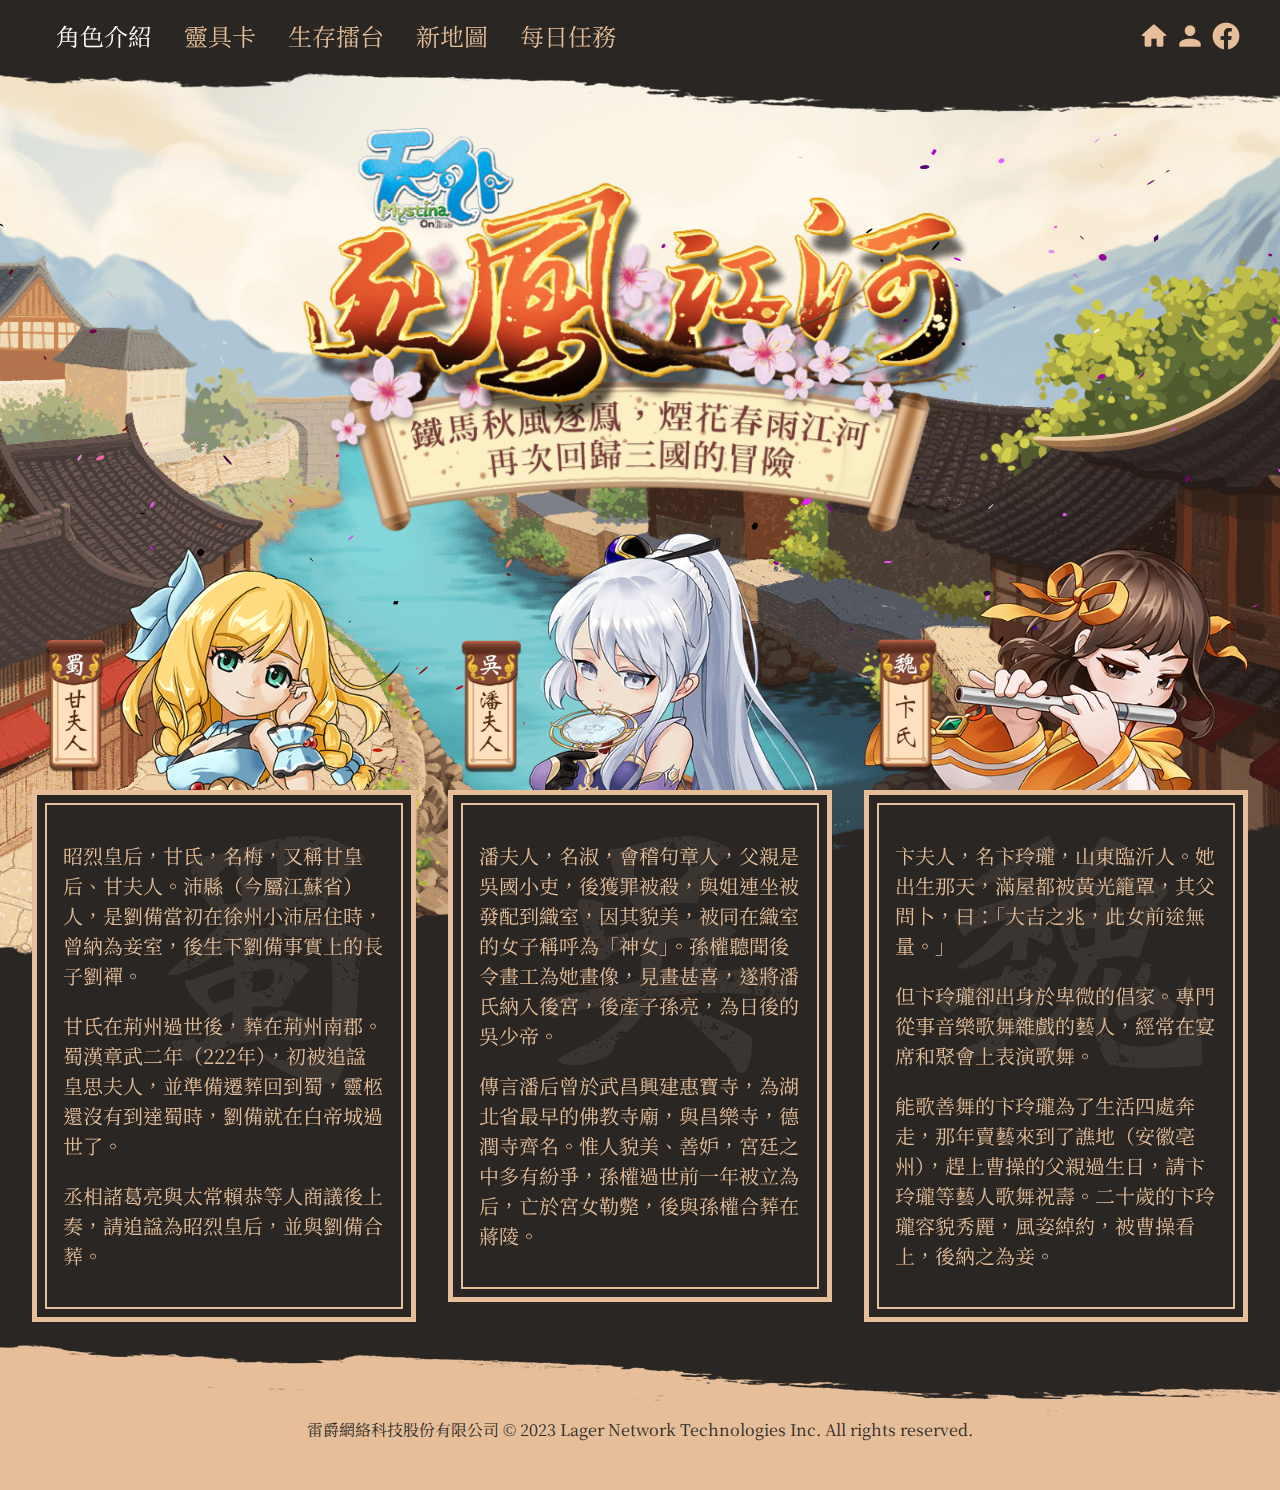
==== commit 81e98af8: "增加FB連結" ====
--- a/index.html
+++ b/index.html
@@ -11,8 +11,8 @@
   <meta property="og:title" content="天外online：逐鳳江河">
   <meta property="og:type" content="website">
   <meta property="og:description" content="《天外Online》是國產遊戲中具有相當悠久歷史的優質遊戲，其東方風味的俏皮造型以及可愛中帶點無厘頭的成分，至今仍受到不少玩家的喜愛。">
-  <meta property="og:url" content="https://mo.lager.com.tw/event/逐鳳江河的活動網址/">
-  <meta property="og:image" content="圖檔改成絕對路徑/assets/images/fb-1200x640.jpg"><!--圖檔路徑需改成絕對路徑-->
+  <meta property="og:url" content="https://mo.lager.com.tw/event/20231128_mo_ep14/">
+  <meta property="og:image" content="https://mo.lager.com.tw/event/20231128_mo_ep14/assets/images/fb-1200x640.jpg"><!--圖檔路徑需改成絕對路徑-->
   <meta property="og:site_name" content="天外online：逐鳳江河">
   <!-- FB 社群分享結束 -->
   <script src="assets/js/tsparticles.min.js"></script>
--- a/assets/css/all.css
+++ b/assets/css/all.css
@@ -1997,6 +1997,72 @@
   display: none;
 }
 
+ul.zhu-ma {
+  display: -webkit-box;
+  display: -ms-flexbox;
+  display: flex;
+  -webkit-box-orient: horizontal;
+  -webkit-box-direction: normal;
+      -ms-flex-direction: row;
+          flex-direction: row;
+  -webkit-box-align: center;
+      -ms-flex-align: center;
+          align-items: center;
+  -webkit-box-pack: center;
+      -ms-flex-pack: center;
+          justify-content: center;
+  gap: 1em;
+  margin: 0;
+  padding: 1em 0;
+  list-style: none;
+}
+ul.zhu-ma li {
+  max-width: 145px;
+  width: 100%;
+}
+ul.zhu-ma li figure {
+  margin: 0;
+  max-width: 145px;
+}
+ul.zhu-ma li figure img {
+  width: 100%;
+  border-radius: 1em;
+}
+
+.tabs .tab-content {
+  padding: 0 0 1em 0;
+}
+
+.time-limiend {
+  font-size: 1.5em;
+  text-align: center;
+  -webkit-animation: flash 1s infinite;
+          animation: flash 1s infinite;
+}
+
+@-webkit-keyframes flash {
+  0% {
+    color: white;
+  }
+  50% {
+    color: #ff4063;
+  }
+  100% {
+    color: white;
+  }
+}
+
+@keyframes flash {
+  0% {
+    color: white;
+  }
+  50% {
+    color: #ff4063;
+  }
+  100% {
+    color: white;
+  }
+}
 footer {
   padding: 6em 1em 3em;
   text-align: center;
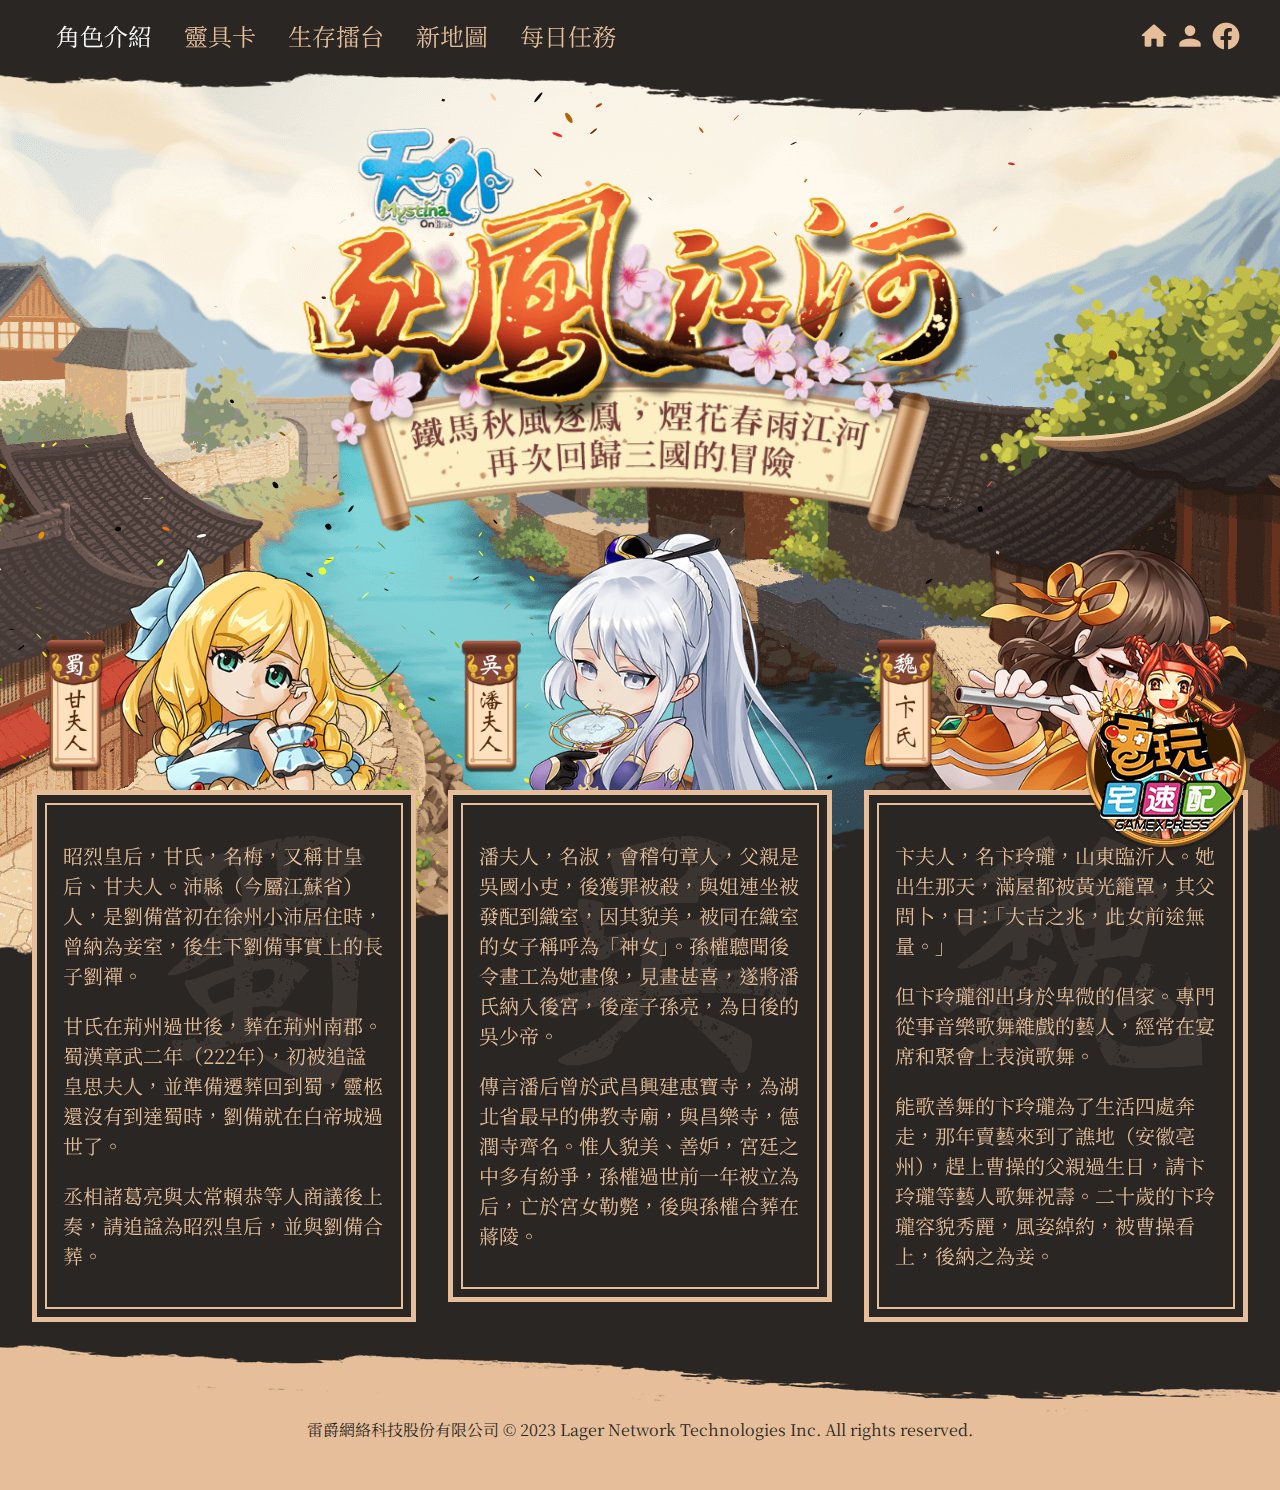
==== commit 1bca2a4c: "新增雜誌的連結" ====
--- a/index.html
+++ b/index.html
@@ -1,26 +1,42 @@
 <!DOCTYPE html>
 <html lang="zh-TW">
+
 <head>
-  <meta charset="UTF-8">
-  <meta name="viewport" content="width=device-width, initial-scale=1.0">
   <title>天外online：逐鳳江河</title>
-  <meta name="keywords" content="天外online, 逐鳳江河, 天外, 天外官網">
-  <meta name="description" content="《天外Online》是國產遊戲中具有相當悠久歷史的優質遊戲，其東方風味的俏皮造型以及可愛中帶點無厘頭的成分，至今仍受到不少玩家的喜愛。">
+  <meta charset="UTF-8" />
+  <meta name="viewport" content="width=device-width, initial-scale=1.0" />
+  <meta name="keywords" content="天外online, 逐鳳江河, 天外, 天外官網" />
+  <meta name="description" content="《天外Online》是國產遊戲中具有相當悠久歷史的優質遊戲，其東方風味的俏皮造型以及可愛中帶點無厘頭的成分，至今仍受到不少玩家的喜愛。" />
+
   <!-- FB 社群分享 -->
-  <meta property="og:locale" content="zh_TW">
-  <meta property="og:title" content="天外online：逐鳳江河">
-  <meta property="og:type" content="website">
-  <meta property="og:description" content="《天外Online》是國產遊戲中具有相當悠久歷史的優質遊戲，其東方風味的俏皮造型以及可愛中帶點無厘頭的成分，至今仍受到不少玩家的喜愛。">
-  <meta property="og:url" content="https://mo.lager.com.tw/event/20231128_mo_ep14/">
-  <meta property="og:image" content="https://mo.lager.com.tw/event/20231128_mo_ep14/assets/images/fb-1200x640.jpg"><!--圖檔路徑需改成絕對路徑-->
-  <meta property="og:site_name" content="天外online：逐鳳江河">
+  <meta property="og:locale" content="zh_TW" />
+  <meta property="og:title" content="天外online：逐鳳江河" />
+  <meta property="og:type" content="website" />
+  <meta property="og:description" content="《天外Online》是國產遊戲中具有相當悠久歷史的優質遊戲，其東方風味的俏皮造型以及可愛中帶點無厘頭的成分，至今仍受到不少玩家的喜愛。" />
+  <meta property="og:url" content="https://mo.lager.com.tw/event/20231128_mo_ep14/" />
+  <meta property="og:image" content="https://mo.lager.com.tw/event/20231128_mo_ep14/assets/images/fb-1200x640.jpg" />
+  <!--圖檔路徑需改成絕對路徑-->
+  <meta property="og:site_name" content="天外online：逐鳳江河" />
   <!-- FB 社群分享結束 -->
+
   <script src="assets/js/tsparticles.min.js"></script>
   <script src="assets/js/setting.js"></script>
-  <link rel="stylesheet" href="assets/css/all.css">
+  <link rel="stylesheet" href="assets/css/all.css?v=1" />
 </head>
 <body>
   <div class="ossian">
+
+
+
+    <!-- 右側懸浮ICON........................................... -->
+    <div class="fixed-right">
+      <div class="item role-1">
+        <a href="https://image.mycard520.com/globalmycard/webdesign/gamexpress059/59-biweekly.html" target="_blank" class="logo">
+          <img src="assets/images/game-express.png" class="img-logo" alt="電玩宅速配" class="none">
+        </a>
+      </div>
+    </div>
+    <!-- 右側懸浮ICON結束....................................... -->
 
 
 
--- a/assets/css/all.css
+++ b/assets/css/all.css
@@ -2073,6 +2073,79 @@
   background-position: top center;
 }
 
+.fixed-right {
+  position: fixed;
+  bottom: 3em;
+  right: 2em;
+  z-index: 10;
+}
+.fixed-right > .item {
+  position: relative;
+  background-repeat: no-repeat;
+  background-position: center;
+  background-size: contain;
+  width: 164px;
+  height: 218px;
+  text-align: center;
+}
+.fixed-right > .item.role-1 {
+  background-image: url(../images/fixed-right.png);
+}
+.fixed-right > .item > a {
+  display: block;
+  padding-top: 78px;
+}
+.fixed-right > .item > a img.none {
+  -webkit-transform: translateY(15px);
+          transform: translateY(15px);
+  -webkit-animation: unset;
+          animation: unset;
+  -webkit-filter: unset;
+          filter: unset;
+}
+
+img.img-logo {
+  -webkit-animation: jump 1s infinite;
+          animation: jump 1s infinite;
+}
+
+@-webkit-keyframes jump {
+  0% {
+    -webkit-transform: scale(0.85);
+            transform: scale(0.85);
+  }
+  50% {
+    -webkit-transform: scale(1);
+            transform: scale(1);
+  }
+  100% {
+    -webkit-transform: scale(0.85);
+            transform: scale(0.85);
+  }
+}
+
+@keyframes jump {
+  0% {
+    -webkit-transform: scale(0.85);
+            transform: scale(0.85);
+  }
+  50% {
+    -webkit-transform: scale(1);
+            transform: scale(1);
+  }
+  100% {
+    -webkit-transform: scale(0.85);
+            transform: scale(0.85);
+  }
+}
+@media only screen and (max-width: 600px) {
+  .fixed-right {
+    bottom: 0;
+    right: -4vw;
+    -webkit-transform: scale(0.65);
+            transform: scale(0.65);
+  }
+}
 @media only screen and (min-width: 0) {
   .game-logo {
     padding: 18em 1em 0;
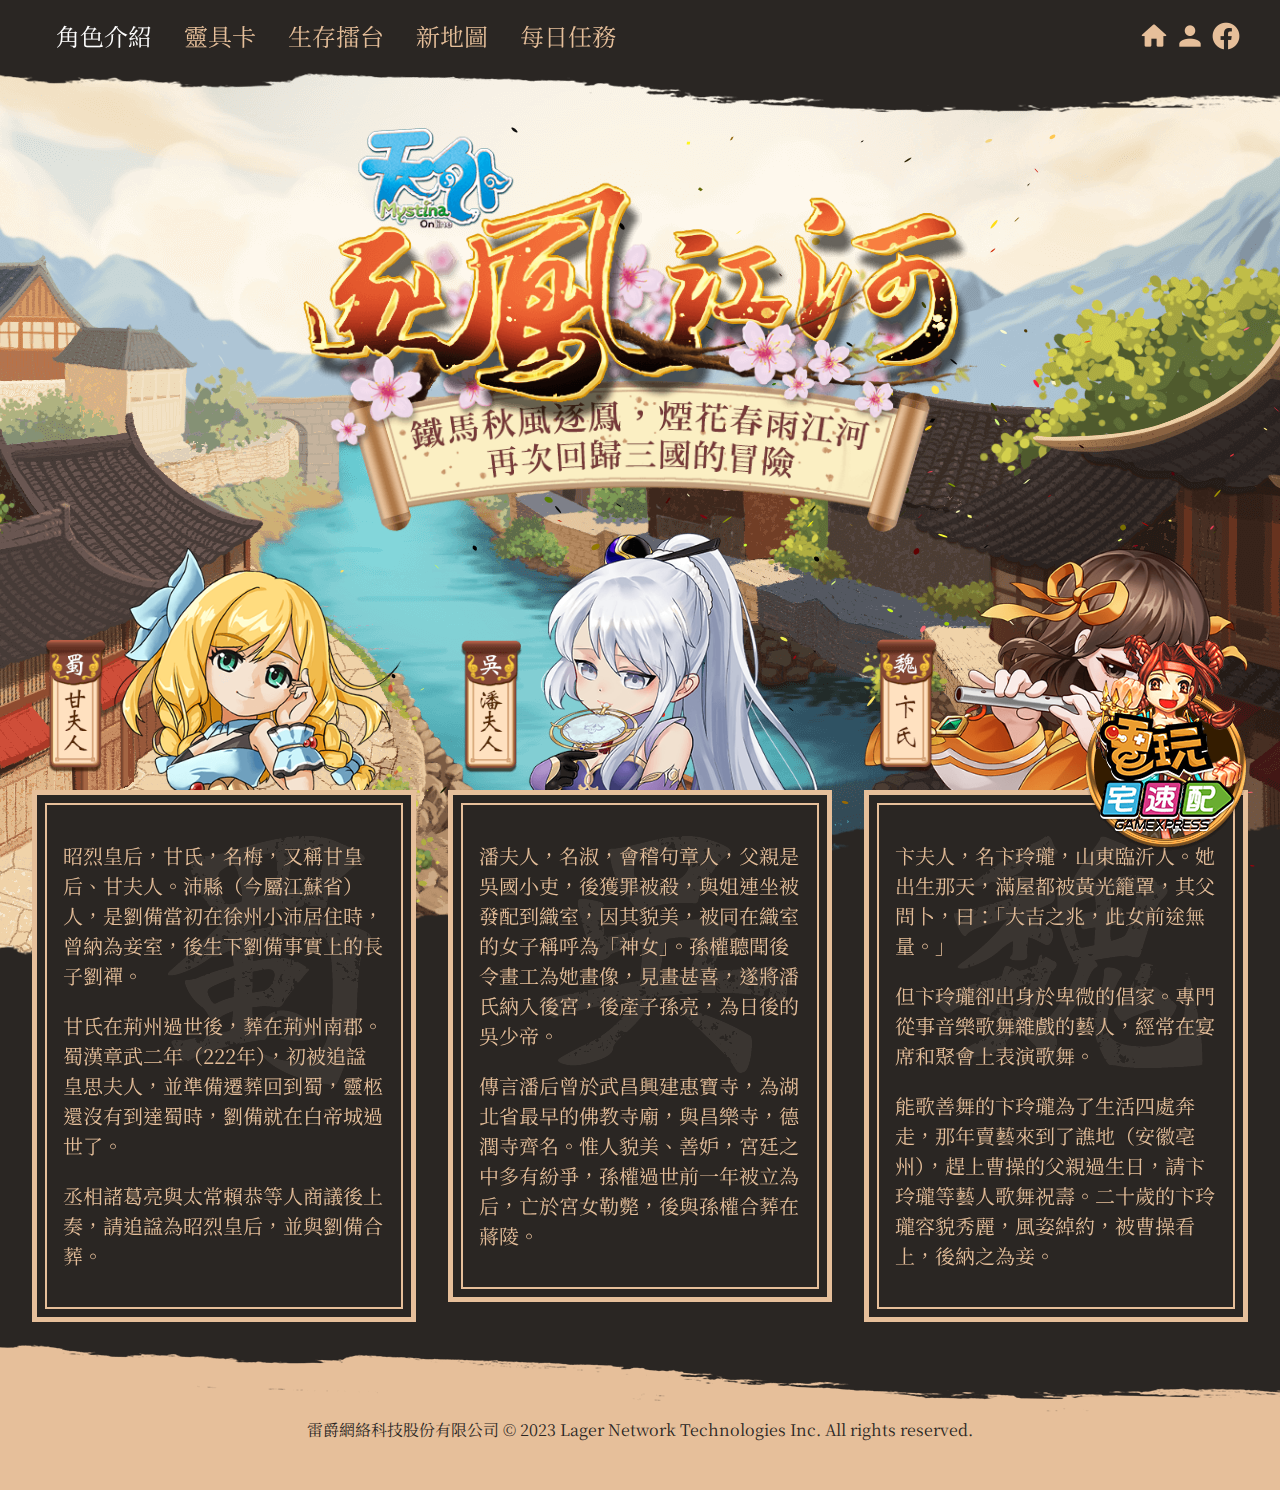
==== commit 31b67148: "生存擂台、新地圖、每日任務內容更新" ====
--- a/index.html
+++ b/index.html
@@ -21,7 +21,7 @@
 
   <script src="assets/js/tsparticles.min.js"></script>
   <script src="assets/js/setting.js"></script>
-  <link rel="stylesheet" href="assets/css/all.css?v=1" />
+  <link rel="stylesheet" href="assets/css/all.css?v=2" />
 </head>
 <body>
   <div class="ossian">
--- a/assets/css/all.css
+++ b/assets/css/all.css
@@ -1513,10 +1513,34 @@
   background-color: #e6bf9a;
   border-radius: 10px;
 }
+ul.everyday-list.full li h5 {
+  margin: 0;
+  padding: 0;
+  font-size: 1.25rem;
+}
+ul.everyday-list.full li em {
+  display: inline-block;
+  padding: 0 0.25em;
+  font-style: normal;
+  font-size: 1rem;
+  color: #eccdae;
+  background-color: #695652;
+  border-radius: 5px;
+}
+
+figure {
+  margin: 0 auto;
+  max-width: 145px;
+  width: 100%;
+}
+figure img {
+  width: 100%;
+  border-radius: 1em;
+}
 
 ul.everyday-list-add {
   margin: 0 auto;
-  max-width: 350px;
+  max-width: 750px;
 }
 ul.everyday-list-add li {
   border-bottom: 5px solid transparent;
@@ -1642,9 +1666,9 @@
       -ms-flex-direction: row;
           flex-direction: row;
   gap: 1em;
-  -webkit-box-align: center;
-      -ms-flex-align: center;
-          align-items: center;
+  -webkit-box-align: stretch;
+      -ms-flex-align: stretch;
+          align-items: stretch;
   -webkit-box-pack: center;
       -ms-flex-pack: center;
           justify-content: center;
@@ -1657,6 +1681,60 @@
   text-align: center;
   background-color: #695652;
   border-radius: 10px;
+}
+ol.order-methods li strong {
+  color: white;
+  font-weight: normal;
+}
+
+ul.new-tools {
+  display: -webkit-box;
+  display: -ms-flexbox;
+  display: flex;
+  -webkit-box-align: stretch;
+      -ms-flex-align: stretch;
+          align-items: stretch;
+  -webkit-box-pack: center;
+      -ms-flex-pack: center;
+          justify-content: center;
+  gap: 1em;
+  margin: 0;
+  padding: 1em 0;
+  list-style: none;
+}
+ul.new-tools li {
+  width: 100%;
+}
+
+dl.new-tools-description {
+  overflow: hidden;
+  margin: 0;
+  padding: 0;
+  border-radius: 1em;
+  height: 100%;
+}
+dl.new-tools-description dt {
+  padding: 0.5em;
+  text-align: center;
+  font-size: 1.25em;
+  color: #2a2623;
+  background-color: #e6bf9a;
+}
+dl.new-tools-description dd {
+  margin: 0;
+  padding: 1em;
+  text-align: center;
+  height: 100%;
+  background-color: #695652;
+}
+dl.new-tools-description dd > figure {
+  padding: 0 0 1em 0;
+  max-width: 39px;
+  width: 100%;
+}
+dl.new-tools-description dd > figure img {
+  width: 100%;
+  border-radius: unset;
 }
 
 .tabs {
@@ -2063,6 +2141,75 @@
     color: white;
   }
 }
+.hello-npc {
+  margin: 0 auto;
+  max-width: 750px;
+}
+.hello-npc em {
+  display: inline-block;
+  padding: 0 0.25em;
+  font-style: normal;
+  color: #695652;
+  background-color: #eccdae;
+  border-radius: 5px;
+}
+.hello-npc ul li strong {
+  color: white;
+}
+.hello-npc ul li > ol {
+  padding: 1em 0 1em 1.25em;
+}
+
+ul.point-line li {
+  border-bottom: 1px dotted #7f6a65;
+}
+
+.new-info {
+  margin: 0 auto;
+  padding: 1em;
+  max-width: 1500px;
+  width: 100%;
+  text-align: center;
+}
+.new-info h3 {
+  margin: 0;
+  padding: 0.5rem 1rem;
+  color: #2a2623;
+  background-color: #e6bf9a;
+}
+
+ul.drop-obj {
+  display: -webkit-box;
+  display: -ms-flexbox;
+  display: flex;
+  -webkit-box-align: start;
+      -ms-flex-align: start;
+          align-items: flex-start;
+  -webkit-box-pack: center;
+      -ms-flex-pack: center;
+          justify-content: center;
+  gap: 1em;
+  margin: 0;
+  padding: 0;
+  list-style: none;
+}
+ul.drop-obj > li {
+  padding: 1em 0;
+  width: 405px;
+}
+ul.drop-obj > li > figure {
+  margin: 0;
+  padding: 0;
+  max-width: 399px;
+}
+ul.drop-obj > li > figure figcaption {
+  font-size: 1.25em;
+}
+ul.drop-obj > li > figure a > img {
+  width: 100%;
+  border-radius: unset;
+}
+
 footer {
   padding: 6em 1em 3em;
   text-align: center;
@@ -2200,6 +2347,9 @@
     width: 100%;
     max-width: 100%;
   }
+  dl.reward.any dd:nth-child(3) {
+    width: 100%;
+  }
   ol.order-methods {
     -ms-flex-wrap: wrap;
         flex-wrap: wrap;
@@ -2235,6 +2385,15 @@
   footer span {
     display: block;
   }
+  ul.new-tools {
+    -webkit-box-orient: vertical;
+    -webkit-box-direction: normal;
+        -ms-flex-direction: column;
+            flex-direction: column;
+  }
+  ul.new-tools li {
+    max-width: 100%;
+  }
 }
 @media only screen and (min-width: 320px) {
   .tabs label {
@@ -2250,10 +2409,6 @@
   }
   dl.reward.any {
     grid-template-columns: 1fr 1fr;
-  }
-  ol.order-methods {
-    -ms-flex-wrap: nowrap;
-        flex-wrap: nowrap;
   }
   ol.order-methods li {
     width: 200px;
@@ -2322,11 +2477,24 @@
   ul.everyday-list li {
     width: 250px;
   }
+  ul.everyday-list.full li {
+    max-width: 750px;
+    width: 100%;
+  }
   footer {
     font-size: initial;
   }
   footer span {
     display: initial;
+  }
+  ul.new-tools {
+    -webkit-box-orient: horizontal;
+    -webkit-box-direction: normal;
+        -ms-flex-direction: row;
+            flex-direction: row;
+  }
+  ul.new-tools li {
+    max-width: 250px;
   }
 }
 @media only screen and (min-width: 920px) {
